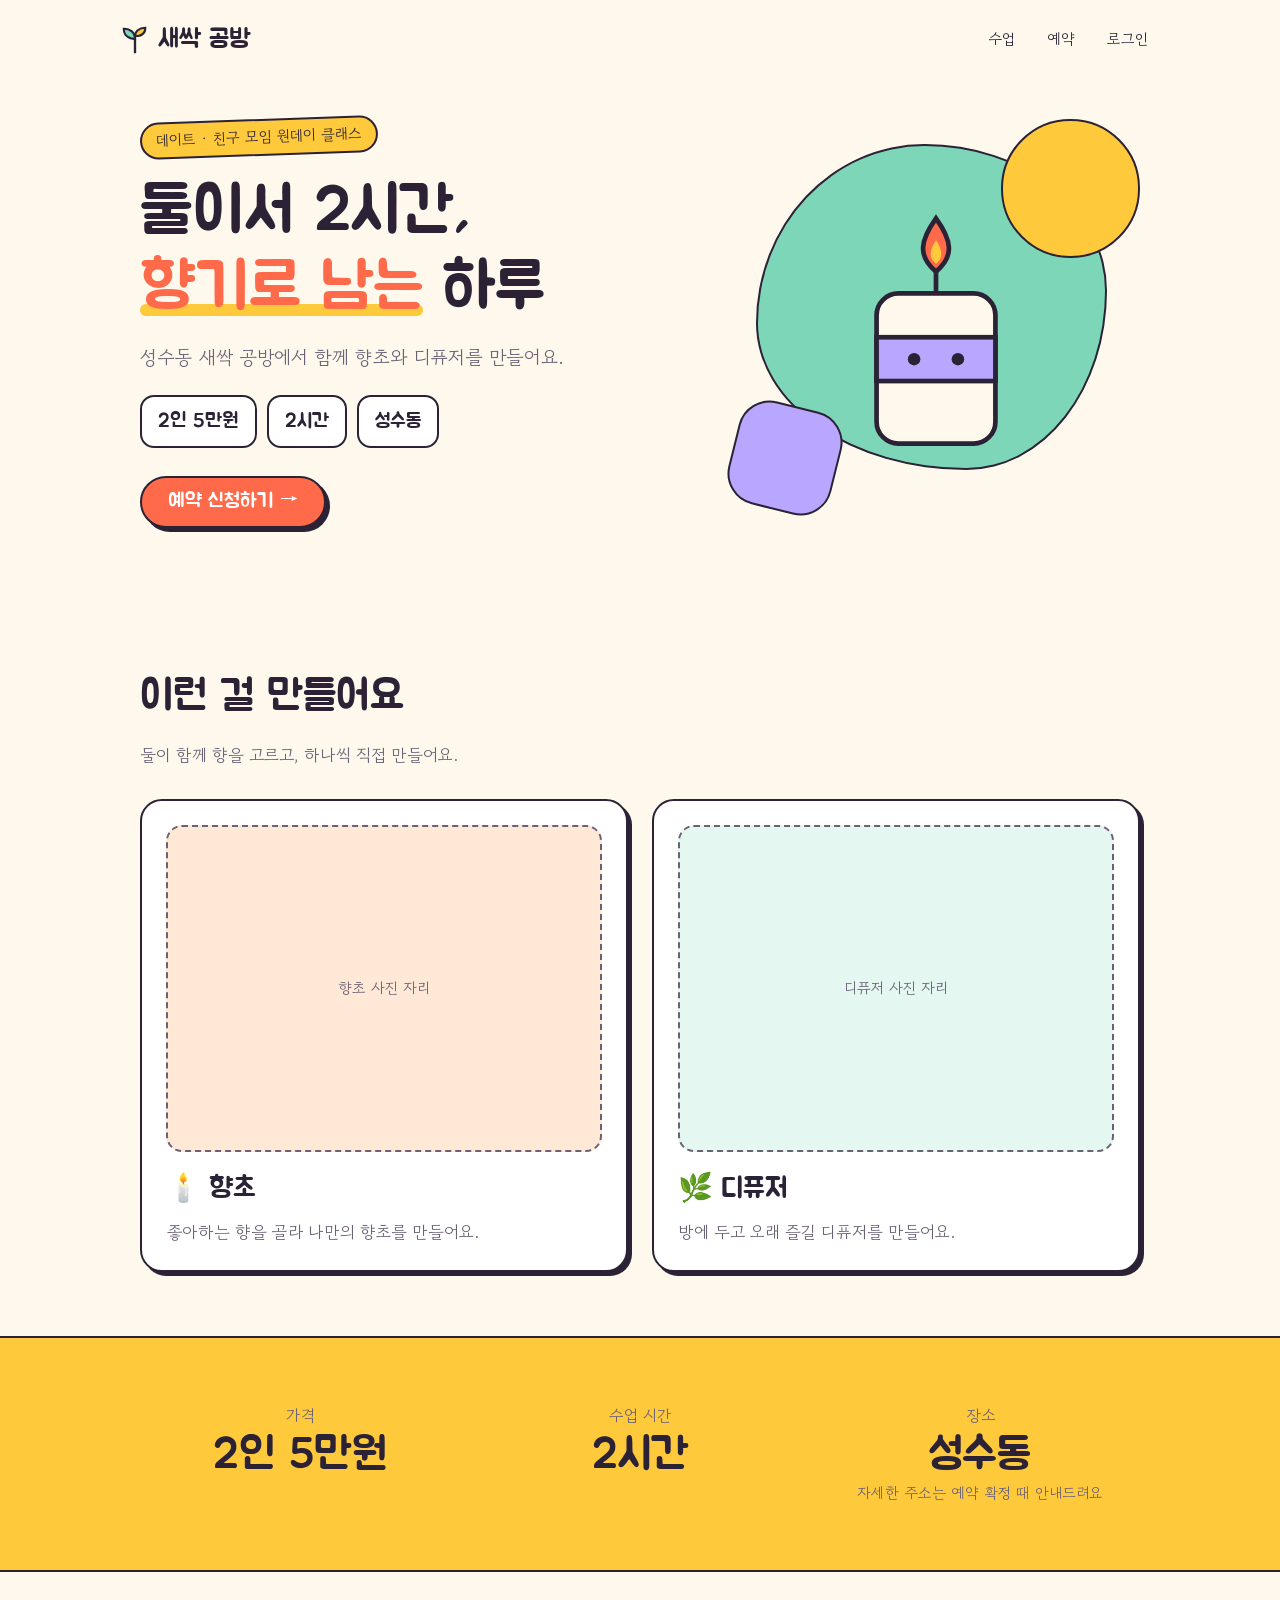
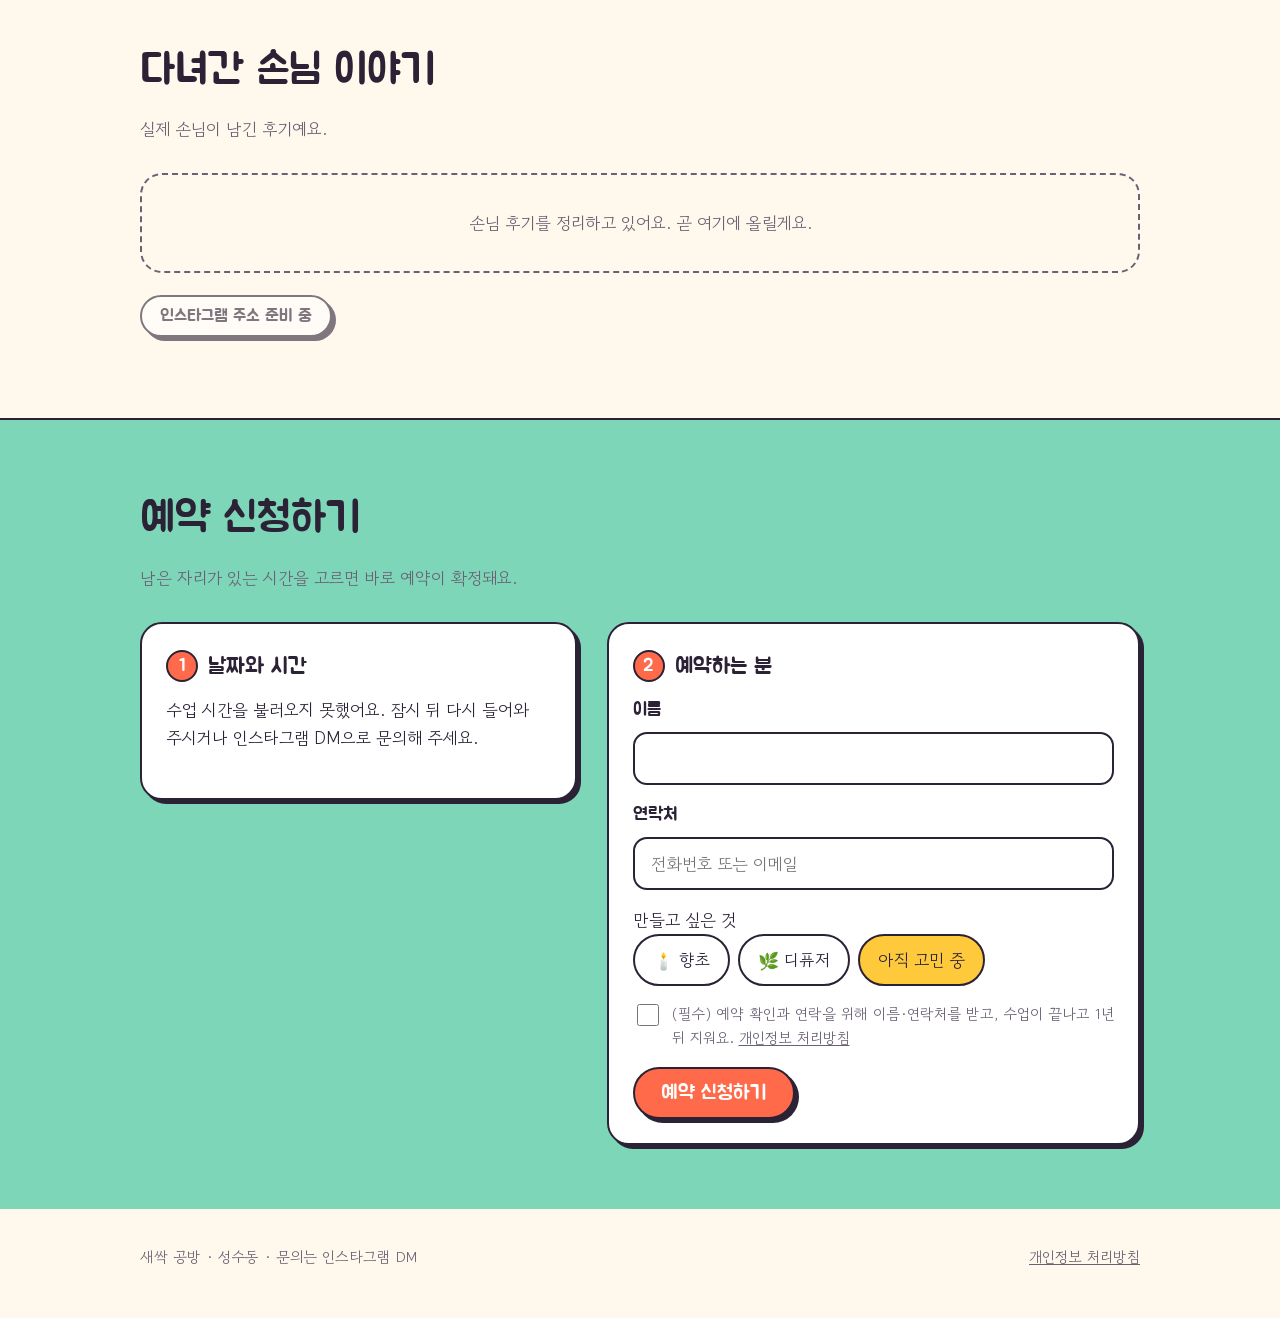
==== index.html @ 2eceacfa "새싹 공방 사이트: 메인·예약 달력·관리자·회원가입 만들기 Co-Authored-By: Claude Opus 5.5 <noreply@anthropic.com>" ====
<!doctype html>
<html lang="ko">
<head>
<meta charset="utf-8">
<meta name="viewport" content="width=device-width, initial-scale=1">
<title>새싹 공방 · 향초·디퓨저 원데이 클래스</title>
<meta name="description" content="성수동 새싹 공방. 데이트·친구 모임으로 함께 향초와 디퓨저를 만드는 2시간 원데이 클래스. 2인 5만원.">
<link rel="preconnect" href="https://fonts.googleapis.com">
<link rel="preconnect" href="https://fonts.gstatic.com" crossorigin>
<link href="https://fonts.googleapis.com/css2?family=Gowun+Dodum&family=Jua&display=swap" rel="stylesheet">
<link rel="stylesheet" href="style.css">
</head>
<body>

<header class="wrap top">
  <a class="logo" href="/">
    <svg class="sprout" viewBox="0 0 32 32" aria-hidden="true"><path d="M16 30V15" stroke="#2B2235" stroke-width="2.5" stroke-linecap="round"/><path d="M16 16C16 9 11 5 4 5c0 7 5 11 12 11Z" fill="#7ED6B8" stroke="#2B2235" stroke-width="2.2"/><path d="M16 13c0-5 4-9 11-9 0 6-4 9-11 9Z" fill="#FFC93C" stroke="#2B2235" stroke-width="2.2"/></svg>
    새싹 공방
  </a>
  <nav>
    <a href="#make">수업</a>
    <a href="#book">예약</a>
    <a href="/login.html" id="navLogin">로그인</a>
  </nav>
</header>

<main>
  <!-- 1. 첫 화면 -->
  <section class="hero">
    <div class="wrap hero-grid">
      <div>
        <span class="eyebrow">데이트 · 친구 모임 원데이 클래스</span>
        <h1>둘이서 2시간,<br><em>향기로 남는</em> 하루</h1>
        <p class="lead">성수동 새싹 공방에서 함께 향초와 디퓨저를 만들어요.</p>
        <ul class="chips">
          <li><b>2인 5만원</b></li>
          <li><b>2시간</b></li>
          <li><b>성수동</b></li>
        </ul>
        <a class="btn wide-m" href="#book">예약 신청하기 →</a>
      </div>
      <div class="hero-art" aria-hidden="true">
        <div class="blob a"></div><div class="blob b"></div><div class="blob c"></div>
        <svg class="candle" viewBox="0 0 120 160">
          <path d="M60 8c10 14 12 24 0 34-12-10-10-20 0-34Z" fill="#FF6B4A" stroke="#2B2235" stroke-width="3"/>
          <path d="M60 22c4 6 5 11 0 15-5-4-4-9 0-15Z" fill="#FFC93C"/>
          <line x1="60" y1="42" x2="60" y2="58" stroke="#2B2235" stroke-width="3"/>
          <rect x="22" y="56" width="76" height="96" rx="14" fill="#FFF8EC" stroke="#2B2235" stroke-width="3"/>
          <rect x="22" y="84" width="76" height="28" fill="#B9A6FF" stroke="#2B2235" stroke-width="3"/>
          <circle cx="46" cy="98" r="4" fill="#2B2235"/><circle cx="74" cy="98" r="4" fill="#2B2235"/>
        </svg>
      </div>
    </div>
  </section>

  <!-- 2. 만드는 것 -->
  <section id="make">
    <div class="wrap">
      <h2 class="sec-title">이런 걸 만들어요</h2>
      <p class="sec-sub">둘이 함께 향을 고르고, 하나씩 직접 만들어요.</p>
      <div class="make">
        <article class="card">
          <div class="photo" data-photo="candle">향초 사진 자리</div>
          <h3>🕯️ 향초</h3>
          <p>좋아하는 향을 골라 나만의 향초를 만들어요.</p>
        </article>
        <article class="card">
          <div class="photo" data-photo="diffuser">디퓨저 사진 자리</div>
          <h3>🌿 디퓨저</h3>
          <p>방에 두고 오래 즐길 디퓨저를 만들어요.</p>
        </article>
      </div>
    </div>
  </section>

  <!-- 3. 가격·시간 -->
  <section class="price">
    <div class="wrap facts">
      <div class="fact"><div class="k">가격</div><div class="v">2인 5만원</div></div>
      <div class="fact"><div class="k">수업 시간</div><div class="v">2시간</div></div>
      <div class="fact"><div class="k">장소</div><div class="v">성수동</div><div class="n">자세한 주소는 예약 확정 때 안내드려요</div></div>
    </div>
  </section>

  <!-- 4. 후기 -->
  <section id="reviews">
    <div class="wrap">
      <h2 class="sec-title">다녀간 손님 이야기</h2>
      <p class="sec-sub">실제 손님이 남긴 후기예요.</p>
      <div class="reviews" id="reviewList"></div>
      <p style="margin-top:22px"><a class="btn ghost small" id="instaLink" href="#" target="_blank" rel="noopener">인스타그램에서 수업 사진 보기</a></p>
    </div>
  </section>

  <!-- 5. 예약 -->
  <section class="book" id="book">
    <div class="wrap">
      <h2 class="sec-title">예약 신청하기</h2>
      <p class="sec-sub">남은 자리가 있는 시간을 고르면 바로 예약이 확정돼요.</p>
      <div class="book-grid">
        <div class="card">
          <p class="step"><span>1</span>날짜와 시간</p>
          <div id="slotLoading">수업 시간을 불러오고 있어요…</div>
          <div id="slotEmpty" hidden>지금은 열린 수업 시간이 없어요. 인스타그램 DM으로 문의해 주세요.</div>
          <div class="days" id="days" role="group" aria-label="날짜 고르기"></div>
          <div class="times" id="times" role="group" aria-label="시간 고르기"></div>
          <p class="picked" id="picked" hidden></p>
        </div>

        <form class="card" id="bookForm" novalidate>
          <p class="step"><span>2</span>예약하는 분</p>
          <div class="field">
            <label class="lbl" for="name">이름</label>
            <input type="text" id="name" name="name" maxlength="50" autocomplete="name" required>
          </div>
          <div class="field">
            <label class="lbl" for="contact">연락처</label>
            <input type="text" id="contact" name="contact" maxlength="100" placeholder="전화번호 또는 이메일" autocomplete="tel" required>
          </div>
          <div class="field">
            <span class="lbl">만들고 싶은 것</span>
            <div class="choices">
              <label><input type="radio" name="item" value="향초"><span>🕯️ 향초</span></label>
              <label><input type="radio" name="item" value="디퓨저"><span>🌿 디퓨저</span></label>
              <label><input type="radio" name="item" value="아직 고민 중" checked><span>아직 고민 중</span></label>
            </div>
          </div>
          <div class="trap" aria-hidden="true">
            <label for="website">웹사이트</label>
            <input type="text" id="website" name="website" tabindex="-1" autocomplete="off">
          </div>
          <div class="field">
            <label class="consent">
              <input type="checkbox" id="consent">
              <span>(필수) 예약 확인과 연락을 위해 이름·연락처를 받고, 수업이 끝나고 1년 뒤 지워요. <a href="/privacy.html">개인정보 처리방침</a></span>
            </label>
          </div>
          <button class="btn wide-m" type="submit" id="submitBtn">예약 신청하기</button>
          <div class="msg" id="formMsg" hidden role="status"></div>
        </form>
      </div>
    </div>
  </section>
</main>

<footer>
  <div class="wrap">
    <span>새싹 공방 · 성수동 · 문의는 인스타그램 DM</span>
    <span><a href="/privacy.html">개인정보 처리방침</a></span>
  </div>
</footer>

<script>
// ▼ 사장님이 채울 곳 — 실제 내용만 넣어요 (지어내지 않기)
const SITE = {
  instagram: '',          // 예: 'https://instagram.com/공방아이디'
  photos: { candle: '', diffuser: '' },   // 예: '/images/candle.jpg'
  reviews: [
    // { text: '손님이 남긴 후기 원문', who: '인스타 DM · 2026년 10월' },
  ],
};

// 인스타 링크
const insta = document.getElementById('instaLink');
if (SITE.instagram) insta.href = SITE.instagram;
else { insta.textContent = '인스타그램 주소 준비 중'; insta.removeAttribute('href'); insta.style.opacity = .6; }

// 사진
document.querySelectorAll('[data-photo]').forEach((el) => {
  const src = SITE.photos[el.dataset.photo];
  if (src) { el.textContent = ''; const img = new Image(); img.src = src; img.alt = el.dataset.photo === 'candle' ? '새싹 공방에서 만든 향초' : '새싹 공방에서 만든 디퓨저'; el.appendChild(img); }
});

// 후기
const list = document.getElementById('reviewList');
if (SITE.reviews.length) {
  SITE.reviews.forEach((r) => {
    const a = document.createElement('article'); a.className = 'card review';
    const p = document.createElement('p'); p.textContent = '“' + r.text + '”';
    const w = document.createElement('div'); w.className = 'who'; w.textContent = r.who || '';
    a.append(p, w); list.appendChild(a);
  });
} else {
  list.innerHTML = '<div class="empty" style="grid-column:1/-1">손님 후기를 정리하고 있어요. 곧 여기에 올릴게요.</div>';
}

// 로그인 상태면 메뉴 바꾸기
try { if (sessionStorage.getItem('sb_token')) { const n = document.getElementById('navLogin'); n.textContent = '내 공간'; n.href = '/members.html'; } } catch {}

// ── 예약 달력 ──
const TZ = 'Asia/Seoul';
const fmtDay = new Intl.DateTimeFormat('ko-KR', { timeZone: TZ, month: 'numeric', day: 'numeric', weekday: 'short' });
const fmtKey = new Intl.DateTimeFormat('en-CA', { timeZone: TZ, year: 'numeric', month: '2-digit', day: '2-digit' });
const fmtTime = new Intl.DateTimeFormat('ko-KR', { timeZone: TZ, hour: 'numeric', minute: '2-digit' });
const fmtFull = new Intl.DateTimeFormat('ko-KR', { timeZone: TZ, month: 'long', day: 'numeric', weekday: 'short', hour: 'numeric', minute: '2-digit' });
let groups = new Map(); let chosen = null;

async function loadSlots() {
  const loading = document.getElementById('slotLoading'), empty = document.getElementById('slotEmpty');
  try {
    const r = await fetch('/api/slots', { cache: 'no-store' });
    const d = await r.json();
    if (!r.ok) throw new Error(d.error || '');
    groups = new Map();
    (d.slots || []).forEach((s) => {
      const k = fmtKey.format(new Date(s.starts_at));
      if (!groups.has(k)) groups.set(k, []);
      groups.get(k).push(s);
    });
    loading.hidden = true;
    if (!groups.size) { empty.hidden = false; return; }
    empty.hidden = true; renderDays();
  } catch (e) {
    loading.textContent = '수업 시간을 불러오지 못했어요. 잠시 뒤 다시 들어와 주시거나 인스타그램 DM으로 문의해 주세요.';
  }
}

function renderDays(activeKey) {
  const days = document.getElementById('days'); days.innerHTML = '';
  const keys = [...groups.keys()];
  const active = activeKey && groups.has(activeKey) ? activeKey : keys.find((k) => groups.get(k).some((s) => s.remaining > 0)) || keys[0];
  keys.forEach((k) => {
    const first = new Date(groups.get(k)[0].starts_at);
    const parts = fmtDay.formatToParts(first);
    const md = parts.filter((p) => p.type === 'month' || p.type === 'day').map((p) => p.value).join('/');
    const wd = parts.find((p) => p.type === 'weekday').value;
    const b = document.createElement('button'); b.type = 'button'; b.className = 'day';
    b.setAttribute('aria-pressed', k === active ? 'true' : 'false');
    b.innerHTML = `${wd}<b>${md}</b>`;
    b.onclick = () => renderDays(k);
    days.appendChild(b);
  });
  renderTimes(active);
}

function renderTimes(key) {
  const times = document.getElementById('times'); times.innerHTML = '';
  groups.get(key).forEach((s) => {
    const b = document.createElement('button'); b.type = 'button'; b.className = 'time';
    const full = s.remaining <= 0;
    b.disabled = full;
    b.setAttribute('aria-pressed', chosen && chosen.id === s.id ? 'true' : 'false');
    b.innerHTML = `${fmtTime.format(new Date(s.starts_at))}<small>${full ? '마감' : '남은 자리 ' + s.remaining + '팀'}</small>`;
    if (full) b.style.opacity = .45;
    b.onclick = () => { chosen = s; renderTimes(key); showPicked(); };
    times.appendChild(b);
  });
}

function showPicked() {
  const p = document.getElementById('picked');
  p.hidden = !chosen;
  if (chosen) p.innerHTML = `고른 시간: <b>${fmtFull.format(new Date(chosen.starts_at))}</b>`;
}

// ── 예약 신청 ──
const form = document.getElementById('bookForm');
const msg = document.getElementById('formMsg');
function say(text, ok) { msg.hidden = false; msg.className = 'msg ' + (ok ? 'ok' : 'err'); msg.textContent = text; }

form.addEventListener('submit', async (e) => {
  e.preventDefault();
  const name = form.name.value.trim(), contact = form.contact.value.trim();
  const consent = document.getElementById('consent').checked;
  if (!chosen) return say('먼저 왼쪽에서 날짜와 시간을 골라 주세요.');
  if (!name || !contact) return say('이름과 연락처를 적어 주세요.');
  if (!consent) return say('개인정보 수집·이용에 동의해 주세요.');
  const btn = document.getElementById('submitBtn'); btn.disabled = true; btn.textContent = '보내는 중…';
  try {
    const r = await fetch('/api/inquiry', {
      method: 'POST', headers: { 'Content-Type': 'application/json' },
      body: JSON.stringify({ slot_id: chosen.id, name, contact, message: form.item.value, consent, website: form.website.value }),
    });
    const d = await r.json().catch(() => ({}));
    if (!r.ok) {
      say(d.error || '보내지 못했어요. 잠시 뒤 다시 시도해 주세요.');
      if (r.status === 409) { chosen = null; showPicked(); loadSlots(); }
      return;
    }
    const when = d.starts_at ? fmtFull.format(new Date(d.starts_at)) : '';
    say(`예약이 확정됐어요! ${when} 에 만나요. 자세한 안내는 남겨 주신 연락처로 드릴게요.`, true);
    form.reset(); chosen = null; showPicked(); loadSlots();
  } catch {
    say('보내지 못했어요. 인터넷 연결을 확인하고 다시 시도해 주세요.');
  } finally {
    btn.disabled = false; btn.textContent = '예약 신청하기';
  }
});

loadSlots();
</script>
</body>
</html>
---- style.css ----
/* 새싹 공방 — 발랄한 분위기 공통 스타일 */
:root {
  --cream: #FFF8EC;
  --paper: #FFFFFF;
  --ink: #2B2235;
  --ink-soft: #6B6175;
  --coral: #FF6B4A;
  --coral-dark: #E2502F;
  --sunny: #FFC93C;
  --mint: #7ED6B8;
  --lilac: #B9A6FF;
  --line: #2B2235;
  --radius: 22px;
  --shadow: 4px 4px 0 var(--line);
}
* { box-sizing: border-box; }
[hidden] { display: none !important; }
html { scroll-behavior: smooth; }
body {
  margin: 0;
  background: var(--cream);
  color: var(--ink);
  font-family: 'Gowun Dodum', 'Noto Sans KR', system-ui, sans-serif;
  font-size: 17px;
  line-height: 1.65;
  word-break: keep-all;
}
h1, h2, h3, .logo, .btn { font-family: 'Jua', 'Gowun Dodum', sans-serif; font-weight: 400; }
a { color: inherit; }
.wrap { max-width: 1040px; margin: 0 auto; padding: 0 20px; }

/* 상단 */
.top { display: flex; align-items: center; justify-content: space-between; padding: 18px 0; }
.logo { font-size: 26px; text-decoration: none; display: flex; align-items: center; gap: 8px; }
.logo .sprout { display: inline-block; width: 30px; height: 30px; }
.top nav { display: flex; gap: 8px; align-items: center; }
.top nav a { text-decoration: none; padding: 6px 12px; border-radius: 999px; font-size: 15px; }
.top nav a:hover { background: var(--paper); }

/* 버튼 */
.btn {
  display: inline-flex; align-items: center; justify-content: center; gap: 8px;
  min-height: 52px; padding: 0 26px; border-radius: 999px;
  background: var(--coral); color: #fff; font-size: 20px; text-decoration: none;
  border: 2.5px solid var(--line); box-shadow: var(--shadow); cursor: pointer;
  transition: transform .12s, box-shadow .12s;
}
.btn:hover { transform: translate(-2px, -2px); box-shadow: 6px 6px 0 var(--line); }
.btn:active { transform: translate(2px, 2px); box-shadow: 1px 1px 0 var(--line); }
.btn:disabled { opacity: .6; cursor: wait; transform: none; }
.btn.ghost { background: var(--paper); color: var(--ink); }
.btn.small { min-height: 42px; font-size: 17px; padding: 0 18px; }

/* 첫 화면 */
.hero { position: relative; padding: 40px 0 70px; overflow: hidden; }
.hero-grid { display: grid; grid-template-columns: 1.15fr .85fr; gap: 40px; align-items: center; }
.eyebrow { display: inline-block; background: var(--sunny); border: 2px solid var(--line); border-radius: 999px; padding: 4px 14px; font-size: 15px; transform: rotate(-2deg); }
.hero h1 { font-size: clamp(38px, 6.4vw, 64px); line-height: 1.2; margin: 18px 0 14px; }
.hero h1 em { font-style: normal; color: var(--coral); position: relative; }
.hero h1 em::after { content: ''; position: absolute; left: 0; right: 0; bottom: 4px; height: 12px; background: var(--sunny); z-index: -1; border-radius: 6px; }
.hero p.lead { font-size: 19px; color: var(--ink-soft); margin: 0 0 22px; }
.chips { display: flex; flex-wrap: wrap; gap: 10px; margin: 0 0 28px; padding: 0; list-style: none; }
.chips li { background: var(--paper); border: 2px solid var(--line); border-radius: 14px; padding: 8px 16px; font-size: 17px; }
.chips li b { font-family: 'Jua', sans-serif; font-weight: 400; font-size: 20px; }
.hero-art { position: relative; aspect-ratio: 1; }
.blob { position: absolute; border: 2.5px solid var(--line); }
.blob.a { inset: 6% 8% 14% 6%; background: var(--mint); border-radius: 48% 52% 40% 60% / 55% 45% 55% 45%; }
.blob.b { width: 34%; height: 34%; right: 0; top: 0; background: var(--sunny); border-radius: 50%; }
.blob.c { width: 26%; height: 26%; left: 0; bottom: 4%; background: var(--lilac); border-radius: 30%; transform: rotate(14deg); }
.candle { position: absolute; left: 50%; top: 52%; transform: translate(-50%, -50%); width: 46%; }

/* 섹션 공통 */
section { padding: 64px 0; }
.sec-title { font-size: clamp(30px, 4.5vw, 42px); margin: 0 0 10px; }
.sec-sub { color: var(--ink-soft); margin: 0 0 30px; }
.card { background: var(--paper); border: 2.5px solid var(--line); border-radius: var(--radius); box-shadow: var(--shadow); padding: 24px; }

/* 만드는 것 */
.make { display: grid; grid-template-columns: 1fr 1fr; gap: 24px; }
.make .card h3 { font-size: 28px; margin: 14px 0 6px; }
.make .card p { margin: 0; color: var(--ink-soft); }
.photo { aspect-ratio: 4 / 3; border-radius: 16px; border: 2px dashed var(--ink-soft); display: grid; place-items: center; color: var(--ink-soft); font-size: 15px; background: var(--cream); overflow: hidden; }
.photo img { width: 100%; height: 100%; object-fit: cover; }
.make .card:nth-child(1) .photo { background: #FFE9D6; }
.make .card:nth-child(2) .photo { background: #E4F7F0; }

/* 가격·시간 */
.price { background: var(--sunny); border-top: 2.5px solid var(--line); border-bottom: 2.5px solid var(--line); }
.facts { display: grid; grid-template-columns: repeat(3, 1fr); gap: 20px; }
.fact { text-align: center; }
.fact .k { font-size: 16px; color: var(--ink-soft); }
.fact .v { font-family: 'Jua', sans-serif; font-size: clamp(30px, 5vw, 44px); line-height: 1.2; }
.fact .n { font-size: 15px; color: var(--ink-soft); }

/* 후기 */
.reviews { display: grid; grid-template-columns: repeat(auto-fill, minmax(260px, 1fr)); gap: 20px; }
.review { position: relative; }
.review p { margin: 0 0 10px; }
.review .who { font-size: 15px; color: var(--ink-soft); }
.empty { color: var(--ink-soft); text-align: center; padding: 34px 20px; border: 2px dashed var(--ink-soft); border-radius: var(--radius); }

/* 오시는 길 */
.visit { display: grid; grid-template-columns: 1fr 1fr; gap: 24px; align-items: center; }
.visit dl { margin: 0; display: grid; grid-template-columns: auto 1fr; gap: 10px 18px; }
.visit dt { font-family: 'Jua', sans-serif; }
.visit dd { margin: 0; }

/* 예약 */
.book { background: var(--mint); border-top: 2.5px solid var(--line); }
.book-grid { display: grid; grid-template-columns: .9fr 1.1fr; gap: 30px; align-items: start; }
.step { font-family: 'Jua', sans-serif; font-size: 22px; margin: 0 0 12px; display: flex; gap: 10px; align-items: center; }
.step span { width: 32px; height: 32px; border-radius: 50%; background: var(--coral); color: #fff; display: grid; place-items: center; border: 2px solid var(--line); font-size: 18px; }
.days { display: flex; gap: 8px; overflow-x: auto; padding: 4px 4px 12px; margin: 0 -4px; }
.day { flex: 0 0 auto; min-width: 70px; padding: 8px 10px; text-align: center; border-radius: 16px; border: 2px solid var(--line); background: var(--paper); cursor: pointer; font-family: inherit; font-size: 15px; color: var(--ink); }
.day b { display: block; font-family: 'Jua', sans-serif; font-weight: 400; font-size: 22px; }
.day[aria-pressed="true"] { background: var(--ink); color: #fff; }
.times { display: flex; flex-wrap: wrap; gap: 8px; margin-top: 6px; }
.time { min-height: 46px; padding: 0 16px; border-radius: 999px; border: 2px solid var(--line); background: var(--paper); cursor: pointer; font-family: inherit; font-size: 16px; color: var(--ink); }
.time small { color: var(--ink-soft); margin-left: 4px; }
.time[aria-pressed="true"] { background: var(--coral); color: #fff; }
.time[aria-pressed="true"] small { color: #fff; }
.picked { margin-top: 14px; font-size: 16px; }

form .field { margin-bottom: 16px; }
form label.lbl { display: block; font-family: 'Jua', sans-serif; font-size: 18px; margin-bottom: 6px; }
input[type=text], input[type=tel], input[type=email], input[type=password], input[type=datetime-local], input[type=number], select, textarea {
  width: 100%; min-height: 52px; padding: 12px 16px; font-size: 17px; font-family: inherit; color: var(--ink);
  border: 2px solid var(--line); border-radius: 14px; background: #fff;
}
input:focus, select:focus, textarea:focus, button:focus-visible { outline: 3px solid var(--sunny); outline-offset: 2px; }
.choices { display: flex; flex-wrap: wrap; gap: 8px; }
.choices label { cursor: pointer; }
.choices input { position: absolute; opacity: 0; pointer-events: none; }
.choices span { display: inline-block; padding: 10px 18px; border-radius: 999px; border: 2px solid var(--line); background: #fff; }
.choices input:checked + span { background: var(--sunny); }
.choices input:focus-visible + span { outline: 3px solid var(--sunny); outline-offset: 2px; }
.consent { display: flex; gap: 10px; align-items: flex-start; font-size: 15px; color: var(--ink-soft); }
.consent input { width: 22px; height: 22px; margin-top: 2px; accent-color: var(--coral); flex: 0 0 auto; }
.trap { position: absolute; left: -9999px; width: 1px; height: 1px; overflow: hidden; }
.msg { margin-top: 14px; padding: 14px 16px; border-radius: 14px; border: 2px solid var(--line); background: #fff; }
.msg.err { background: #FFE3DC; }
.msg.ok { background: #FFF3C4; }

/* 아래 */
footer { padding: 36px 0 48px; font-size: 15px; color: var(--ink-soft); }
footer .wrap { display: flex; flex-wrap: wrap; justify-content: space-between; gap: 12px; }

/* 작은 페이지(로그인 등) */
.narrow { max-width: 460px; margin: 20px auto 60px; }
.narrow h1 { font-size: 34px; margin: 0 0 6px; }
.links { display: flex; justify-content: space-between; flex-wrap: wrap; gap: 10px; margin-top: 18px; font-size: 15px; }

@media (max-width: 760px) {
  body { font-size: 16px; }
  .hero { padding: 16px 0 48px; }
  .hero-grid, .book-grid, .visit, .make { grid-template-columns: 1fr; }
  .hero-art { width: 100%; max-width: 240px; margin: 0 auto; order: -1; }
  .facts { grid-template-columns: 1fr; gap: 14px; }
  section { padding: 48px 0; }
  .btn.wide-m { width: 100%; }
}
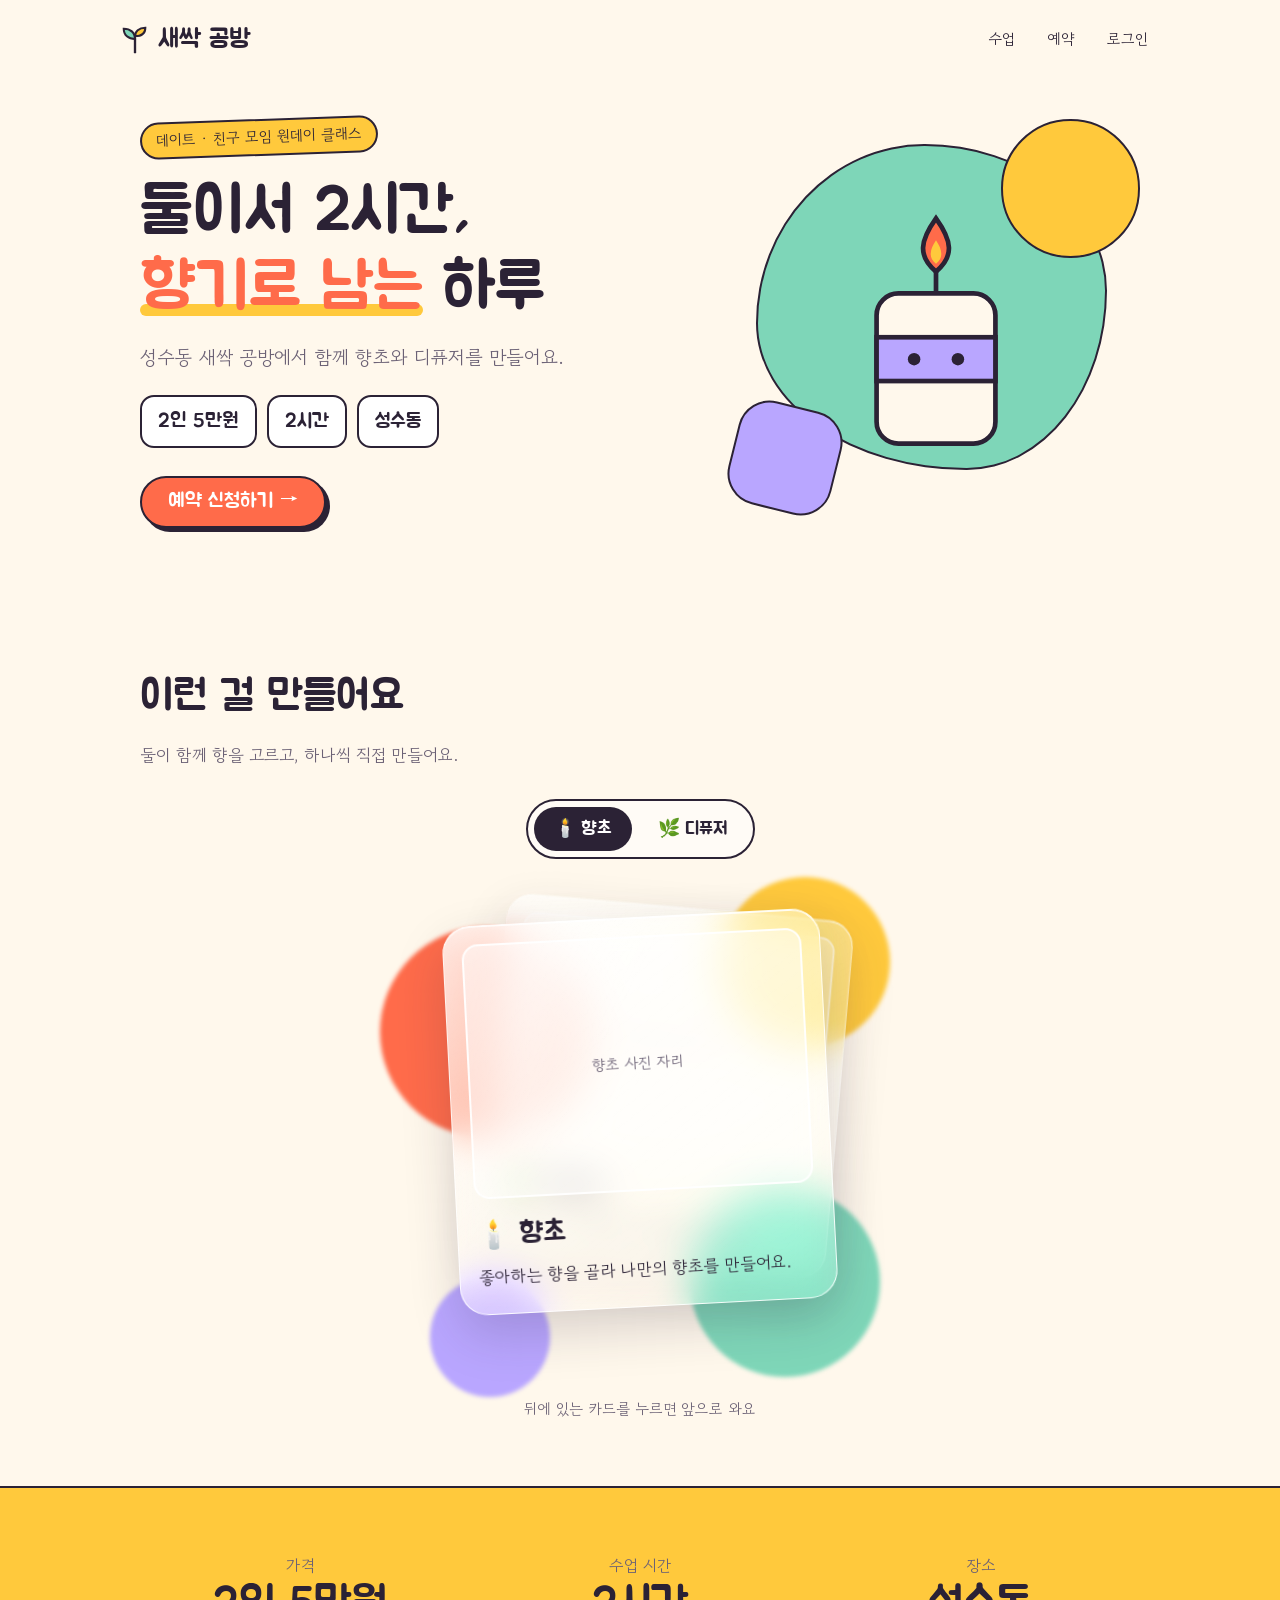
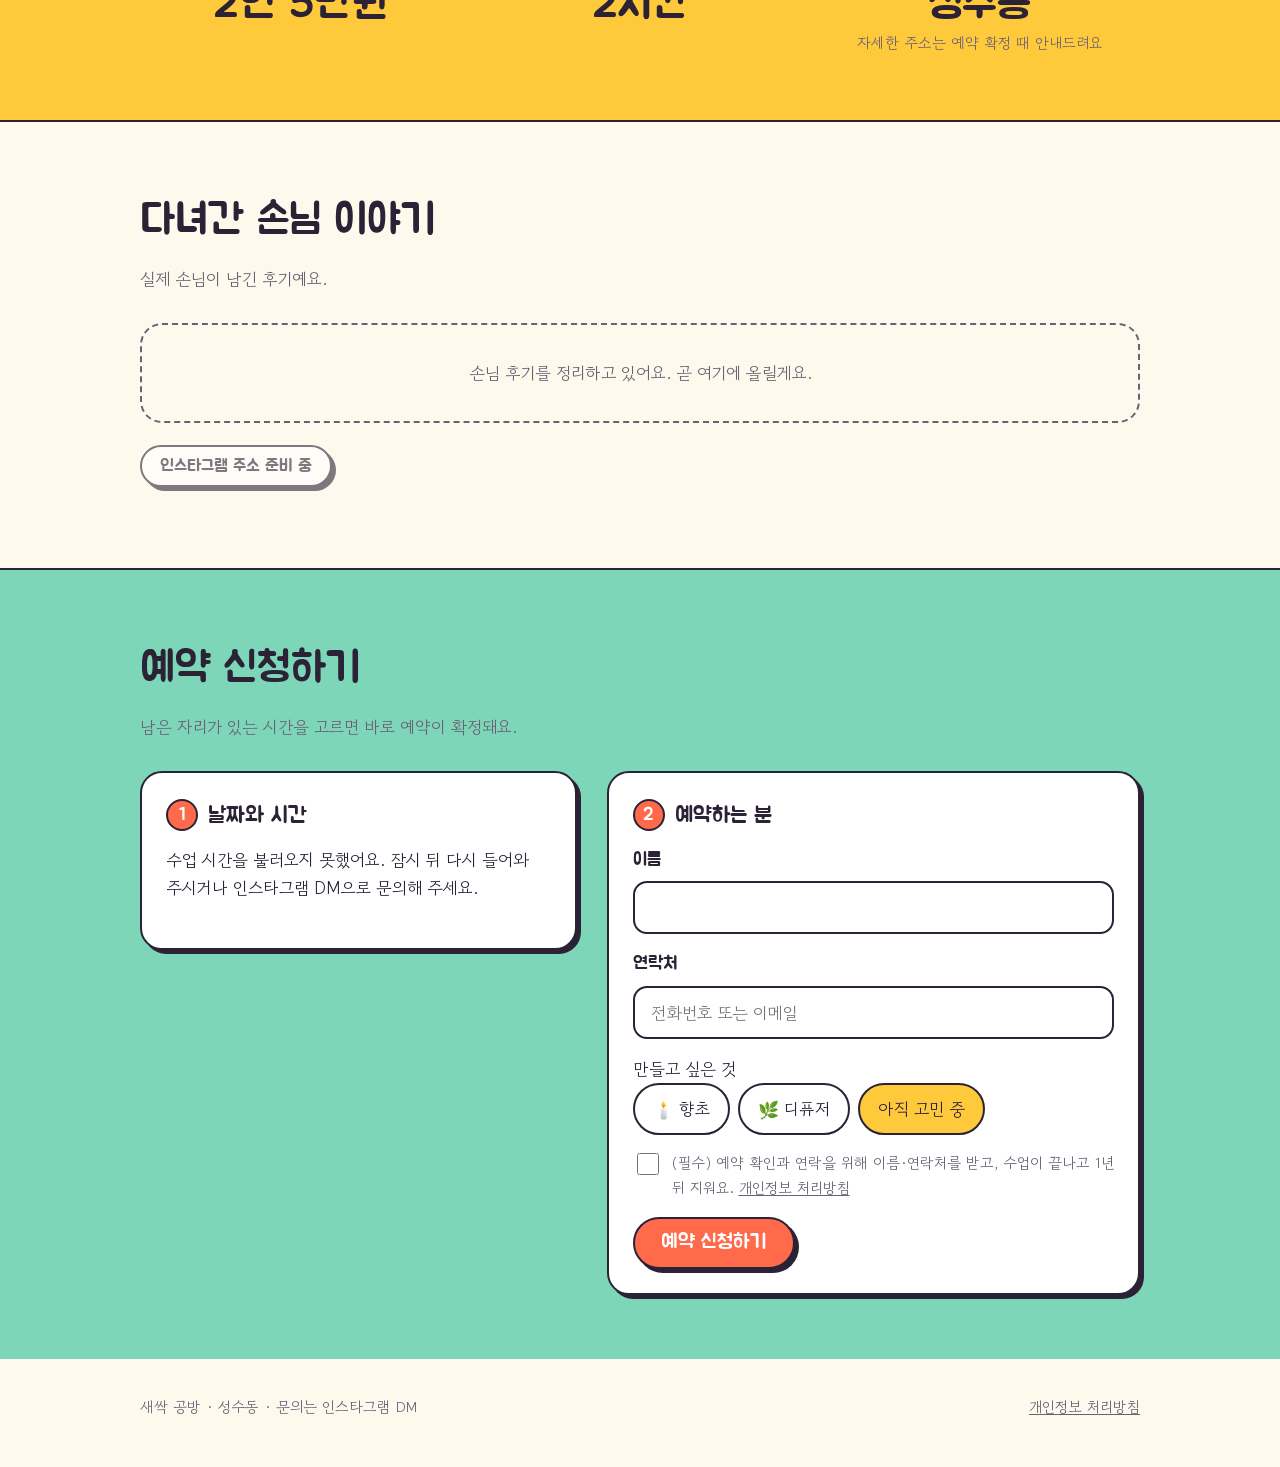
==== commit 292bfbb6: "만드는 것 소개를 유리 카드 겹치기 효과로 바꾸기 Co-Authored-By: Claude Opus 5.5 <noreply@anthropic.com>" ====
--- a/index.html
+++ b/index.html
@@ -58,17 +58,25 @@
     <div class="wrap">
       <h2 class="sec-title">이런 걸 만들어요</h2>
       <p class="sec-sub">둘이 함께 향을 고르고, 하나씩 직접 만들어요.</p>
-      <div class="make">
-        <article class="card">
-          <div class="photo" data-photo="candle">향초 사진 자리</div>
-          <h3>🕯️ 향초</h3>
-          <p>좋아하는 향을 골라 나만의 향초를 만들어요.</p>
-        </article>
-        <article class="card">
-          <div class="photo" data-photo="diffuser">디퓨저 사진 자리</div>
-          <h3>🌿 디퓨저</h3>
-          <p>방에 두고 오래 즐길 디퓨저를 만들어요.</p>
-        </article>
+      <div class="glass-wrap">
+        <div class="glass-tabs" role="tablist" aria-label="만드는 것 고르기">
+          <button type="button" role="tab" data-card="0" aria-selected="true">🕯️ 향초</button>
+          <button type="button" role="tab" data-card="1" aria-selected="false">🌿 디퓨저</button>
+        </div>
+        <div class="glass-stage" id="glassStage">
+          <span class="orb o1"></span><span class="orb o2"></span><span class="orb o3"></span><span class="orb o4"></span>
+          <article class="glass is-front" data-i="0" role="tabpanel" aria-label="향초">
+            <div class="photo" data-photo="candle">향초 사진 자리</div>
+            <h3>🕯️ 향초</h3>
+            <p>좋아하는 향을 골라 나만의 향초를 만들어요.</p>
+          </article>
+          <article class="glass is-back" data-i="1" role="tabpanel" aria-label="디퓨저">
+            <div class="photo" data-photo="diffuser">디퓨저 사진 자리</div>
+            <h3>🌿 디퓨저</h3>
+            <p>방에 두고 오래 즐길 디퓨저를 만들어요.</p>
+          </article>
+        </div>
+        <p class="glass-hint">뒤에 있는 카드를 누르면 앞으로 와요</p>
       </div>
     </div>
   </section>
@@ -170,6 +178,17 @@
   const src = SITE.photos[el.dataset.photo];
   if (src) { el.textContent = ''; const img = new Image(); img.src = src; img.alt = el.dataset.photo === 'candle' ? '새싹 공방에서 만든 향초' : '새싹 공방에서 만든 디퓨저'; el.appendChild(img); }
 });
+
+// 유리 카드 겹치기 — 뒤 카드나 위 버튼을 누르면 앞으로
+const glassCards = [...document.querySelectorAll('.glass')];
+const glassTabs = [...document.querySelectorAll('.glass-tabs button')];
+function showGlass(i) {
+  glassCards.forEach((c) => { const on = Number(c.dataset.i) === i; c.classList.toggle('is-front', on); c.classList.toggle('is-back', !on); c.setAttribute('aria-hidden', on ? 'false' : 'true'); });
+  glassTabs.forEach((t) => t.setAttribute('aria-selected', Number(t.dataset.card) === i ? 'true' : 'false'));
+}
+glassCards.forEach((c) => c.addEventListener('click', () => { if (c.classList.contains('is-back')) showGlass(Number(c.dataset.i)); }));
+glassTabs.forEach((t) => t.addEventListener('click', () => showGlass(Number(t.dataset.card))));
+showGlass(0);
 
 // 후기
 const list = document.getElementById('reviewList');
--- a/style.css
+++ b/style.css
@@ -84,6 +84,38 @@
 .make .card:nth-child(1) .photo { background: #FFE9D6; }
 .make .card:nth-child(2) .photo { background: #E4F7F0; }
 
+/* 유리 카드 겹치기 */
+#make { overflow: hidden; }
+.glass-wrap { display: flex; flex-direction: column; align-items: center; }
+.glass-tabs { display: inline-flex; gap: 6px; padding: 6px; border-radius: 999px; background: rgba(255,255,255,.55); border: 2px solid var(--line); margin-bottom: 28px; }
+.glass-tabs button { min-height: 44px; padding: 0 20px; border-radius: 999px; border: 0; background: transparent; font-family: 'Jua', sans-serif; font-size: 18px; color: var(--ink); cursor: pointer; }
+.glass-tabs button[aria-selected="true"] { background: var(--ink); color: #fff; }
+.glass-stage { position: relative; width: min(100%, 440px); height: 500px; }
+.orb { position: absolute; border-radius: 50%; filter: blur(2px); }
+.orb.o1 { width: 210px; height: 210px; background: var(--coral); left: -40px; top: 40px; }
+.orb.o2 { width: 170px; height: 170px; background: var(--sunny); right: -30px; top: -10px; }
+.orb.o3 { width: 190px; height: 190px; background: var(--mint); right: -20px; bottom: 10px; }
+.orb.o4 { width: 120px; height: 120px; background: var(--lilac); left: 10px; bottom: -10px; }
+.glass {
+  position: absolute; left: 0; right: 0; top: 30px; margin: 0 auto; width: 86%;
+  padding: 18px 18px 22px; border-radius: 28px;
+  background: linear-gradient(145deg, rgba(255,255,255,.62), rgba(255,255,255,.28));
+  -webkit-backdrop-filter: blur(18px) saturate(160%); backdrop-filter: blur(18px) saturate(160%);
+  border: 1.5px solid rgba(255,255,255,.85);
+  box-shadow: 0 20px 50px rgba(43,34,53,.18), inset 0 1px 0 rgba(255,255,255,.9);
+  transition: transform .55s cubic-bezier(.2,.8,.2,1), opacity .4s, filter .4s;
+}
+.glass::before { content: ''; position: absolute; inset: 0; border-radius: inherit; pointer-events: none;
+  background: linear-gradient(120deg, rgba(255,255,255,.55) 0%, rgba(255,255,255,0) 38%); }
+.glass .photo { border-style: solid; border-color: rgba(255,255,255,.9); background: rgba(255,255,255,.45); }
+.glass h3 { font-size: 28px; margin: 14px 0 4px; }
+.glass p { margin: 0; color: var(--ink); }
+.glass.is-front { z-index: 2; transform: rotate(-3deg); }
+.glass.is-back { z-index: 1; transform: translate(26px, -26px) rotate(5deg) scale(.92); opacity: .78; filter: saturate(.8); cursor: pointer; }
+.glass.is-back:hover { transform: translate(34px, -36px) rotate(7deg) scale(.93); opacity: .9; }
+.glass-hint { margin: 10px 0 0; font-size: 15px; color: var(--ink-soft); }
+@media (prefers-reduced-motion: reduce) { .glass { transition: none; } }
+
 /* 가격·시간 */
 .price { background: var(--sunny); border-top: 2.5px solid var(--line); border-bottom: 2.5px solid var(--line); }
 .facts { display: grid; grid-template-columns: repeat(3, 1fr); gap: 20px; }
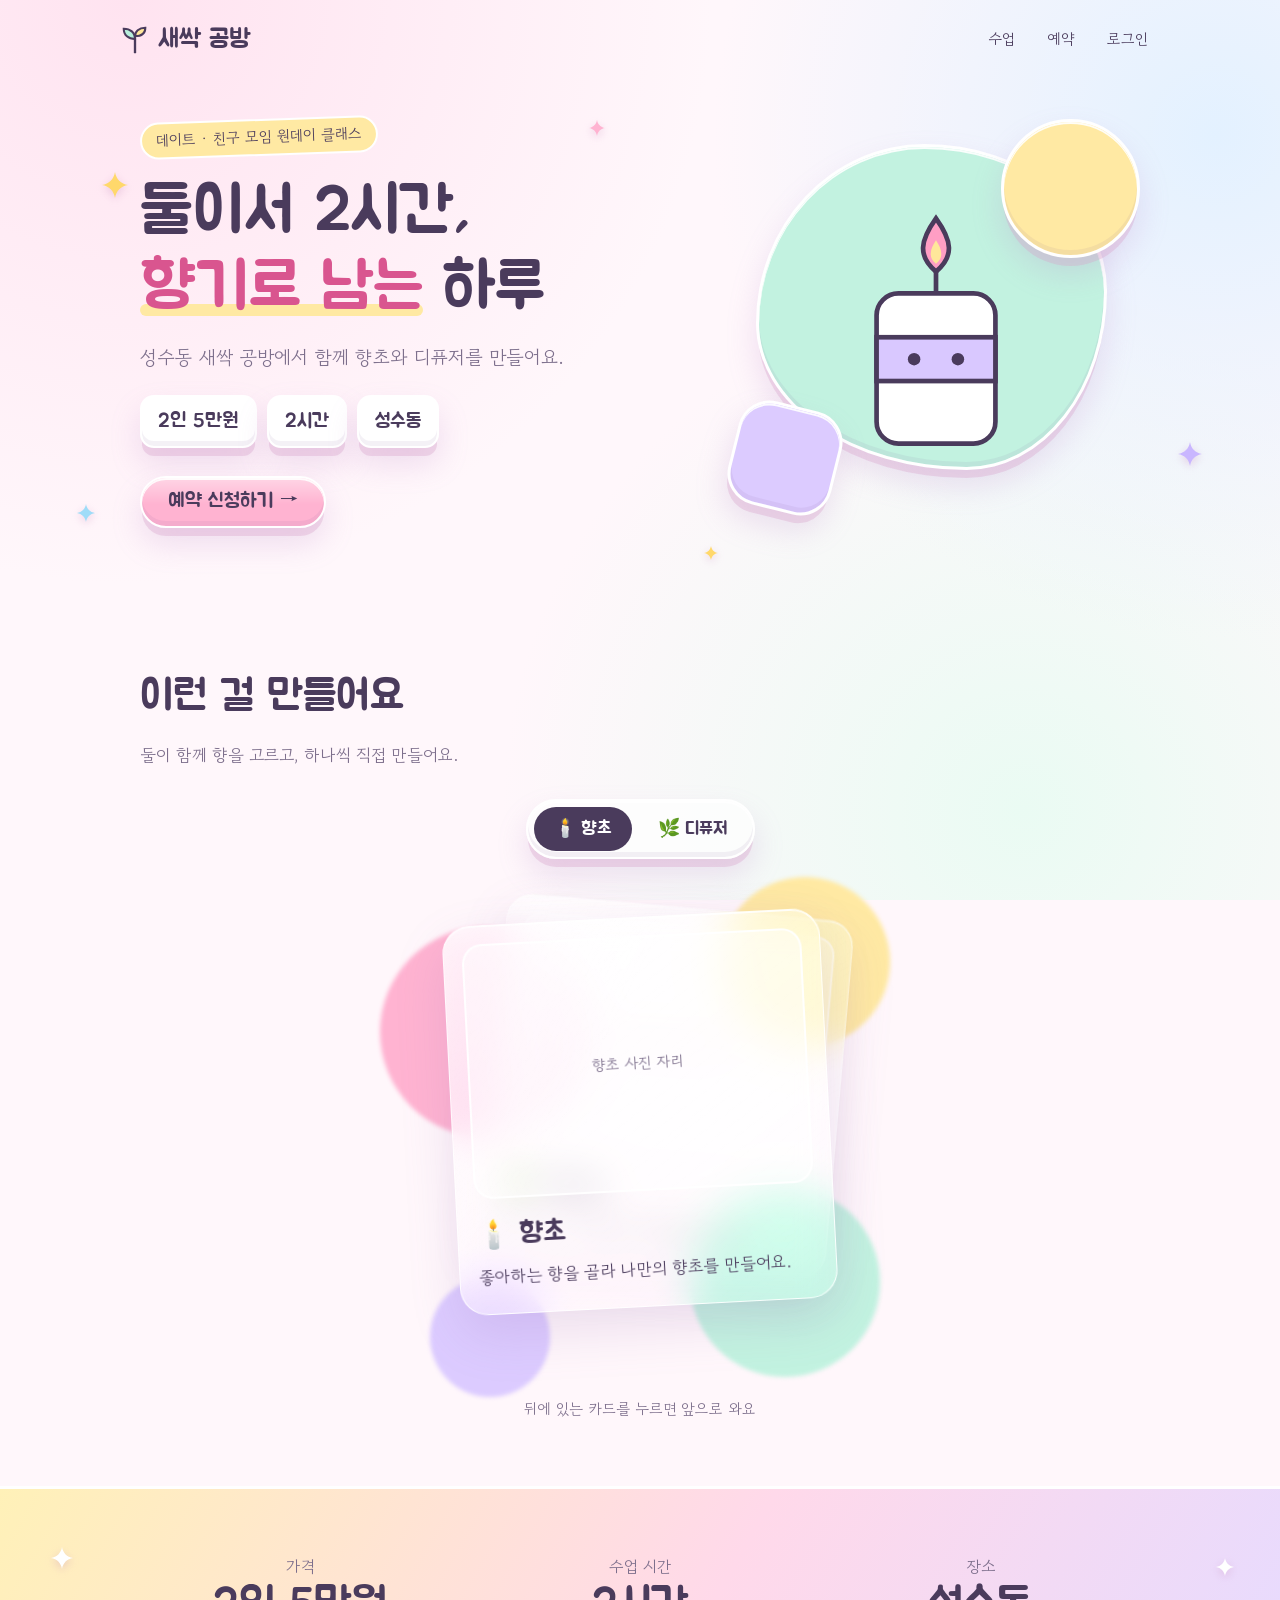
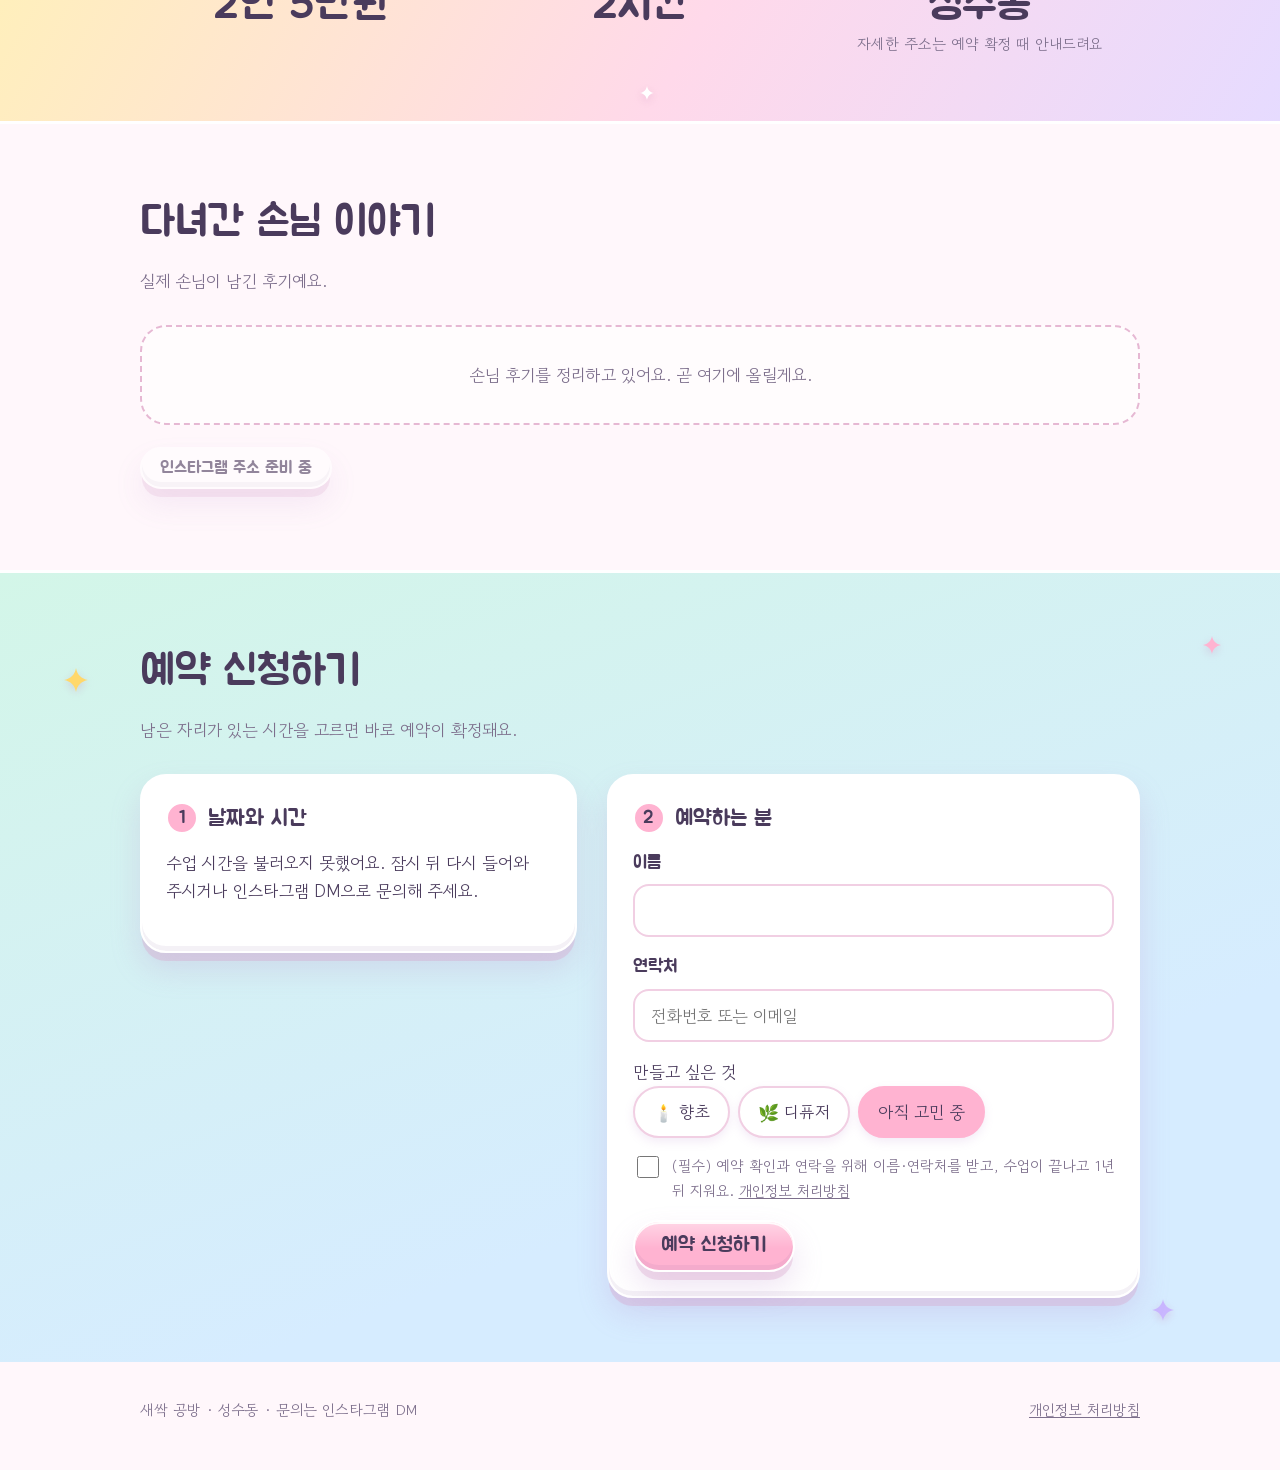
==== commit bf5d7d83: "사이트 전체를 파스텔 사탕색·말랑한 입체 느낌으로 바꾸고 별 장식 더하기 Co-Authored-By: Claude Opus 5.5 <noreply@anthropic.com>" ====
--- a/index.html
+++ b/index.html
@@ -14,7 +14,7 @@
 
 <header class="wrap top">
   <a class="logo" href="/">
-    <svg class="sprout" viewBox="0 0 32 32" aria-hidden="true"><path d="M16 30V15" stroke="#2B2235" stroke-width="2.5" stroke-linecap="round"/><path d="M16 16C16 9 11 5 4 5c0 7 5 11 12 11Z" fill="#7ED6B8" stroke="#2B2235" stroke-width="2.2"/><path d="M16 13c0-5 4-9 11-9 0 6-4 9-11 9Z" fill="#FFC93C" stroke="#2B2235" stroke-width="2.2"/></svg>
+    <svg class="sprout" viewBox="0 0 32 32" aria-hidden="true"><path d="M16 30V15" stroke="#4A3B5C" stroke-width="2.5" stroke-linecap="round"/><path d="M16 16C16 9 11 5 4 5c0 7 5 11 12 11Z" fill="#B8F0DC" stroke="#4A3B5C" stroke-width="2.2"/><path d="M16 13c0-5 4-9 11-9 0 6-4 9-11 9Z" fill="#FFE79A" stroke="#4A3B5C" stroke-width="2.2"/></svg>
     새싹 공방
   </a>
   <nav>
@@ -26,7 +26,7 @@
 
 <main>
   <!-- 1. 첫 화면 -->
-  <section class="hero">
+  <section class="hero" data-sparkles="8%,18%,26,#FFD86B,0;46%,8%,16,#FFB3D1,.6;92%,70%,24,#C9B6FF,1.2;6%,82%,18,#9FDCF8,.4;55%,90%,14,#FFD86B,1.6">
     <div class="wrap hero-grid">
       <div>
         <span class="eyebrow">데이트 · 친구 모임 원데이 클래스</span>
@@ -42,12 +42,12 @@
       <div class="hero-art" aria-hidden="true">
         <div class="blob a"></div><div class="blob b"></div><div class="blob c"></div>
         <svg class="candle" viewBox="0 0 120 160">
-          <path d="M60 8c10 14 12 24 0 34-12-10-10-20 0-34Z" fill="#FF6B4A" stroke="#2B2235" stroke-width="3"/>
-          <path d="M60 22c4 6 5 11 0 15-5-4-4-9 0-15Z" fill="#FFC93C"/>
-          <line x1="60" y1="42" x2="60" y2="58" stroke="#2B2235" stroke-width="3"/>
-          <rect x="22" y="56" width="76" height="96" rx="14" fill="#FFF8EC" stroke="#2B2235" stroke-width="3"/>
-          <rect x="22" y="84" width="76" height="28" fill="#B9A6FF" stroke="#2B2235" stroke-width="3"/>
-          <circle cx="46" cy="98" r="4" fill="#2B2235"/><circle cx="74" cy="98" r="4" fill="#2B2235"/>
+          <path d="M60 8c10 14 12 24 0 34-12-10-10-20 0-34Z" fill="#FF9EC4" stroke="#4A3B5C" stroke-width="3"/>
+          <path d="M60 22c4 6 5 11 0 15-5-4-4-9 0-15Z" fill="#FFE79A"/>
+          <line x1="60" y1="42" x2="60" y2="58" stroke="#4A3B5C" stroke-width="3"/>
+          <rect x="22" y="56" width="76" height="96" rx="14" fill="#FFFFFF" stroke="#4A3B5C" stroke-width="3"/>
+          <rect x="22" y="84" width="76" height="28" fill="#D9C8FF" stroke="#4A3B5C" stroke-width="3"/>
+          <circle cx="46" cy="98" r="4" fill="#4A3B5C"/><circle cx="74" cy="98" r="4" fill="#4A3B5C"/>
         </svg>
       </div>
     </div>
@@ -82,7 +82,7 @@
   </section>
 
   <!-- 3. 가격·시간 -->
-  <section class="price">
+  <section class="price" data-sparkles="4%,25%,22,#FFFFFF,0;95%,30%,18,#FFFFFF,.8;50%,85%,14,#FFFFFF,1.4">
     <div class="wrap facts">
       <div class="fact"><div class="k">가격</div><div class="v">2인 5만원</div></div>
       <div class="fact"><div class="k">수업 시간</div><div class="v">2시간</div></div>
@@ -101,7 +101,7 @@
   </section>
 
   <!-- 5. 예약 -->
-  <section class="book" id="book">
+  <section class="book" id="book" data-sparkles="5%,12%,24,#FFD86B,0;94%,8%,18,#FFB3D1,.7;90%,92%,22,#C9B6FF,1.3">
     <div class="wrap">
       <h2 class="sec-title">예약 신청하기</h2>
       <p class="sec-sub">남은 자리가 있는 시간을 고르면 바로 예약이 확정돼요.</p>
@@ -177,6 +177,17 @@
 document.querySelectorAll('[data-photo]').forEach((el) => {
   const src = SITE.photos[el.dataset.photo];
   if (src) { el.textContent = ''; const img = new Image(); img.src = src; img.alt = el.dataset.photo === 'candle' ? '새싹 공방에서 만든 향초' : '새싹 공방에서 만든 디퓨저'; el.appendChild(img); }
+});
+
+// 별·반짝이 장식 — data-sparkles="왼쪽,위,크기,색,늦게시작;..."
+const STAR = '<svg viewBox="0 0 24 24" aria-hidden="true"><path fill="currentColor" d="M12 0c1 6.5 5.5 11 12 12-6.5 1-11 5.5-12 12-1-6.5-5.5-11-12-12C6.5 11 11 6.5 12 0Z"/></svg>';
+document.querySelectorAll('[data-sparkles]').forEach((sec) => {
+  sec.dataset.sparkles.split(';').forEach((p) => {
+    const [x, y, s, c, d] = p.split(',');
+    const el = document.createElement('span'); el.className = 'sparkle'; el.innerHTML = STAR;
+    el.style.cssText = `left:${x};top:${y};--s:${s}px;--c:${c};--d:${d}s`;
+    sec.prepend(el);
+  });
 });
 
 // 유리 카드 겹치기 — 뒤 카드나 위 버튼을 누르면 앞으로
--- a/style.css
+++ b/style.css
@@ -1,17 +1,18 @@
-/* 새싹 공방 — 발랄한 분위기 공통 스타일 */
+/* 새싹 공방 — 파스텔 사탕색 · 말랑한 입체 느낌 공통 스타일 */
 :root {
-  --cream: #FFF8EC;
+  --cream: #FFF7FB;
   --paper: #FFFFFF;
-  --ink: #2B2235;
-  --ink-soft: #6B6175;
-  --coral: #FF6B4A;
-  --coral-dark: #E2502F;
-  --sunny: #FFC93C;
-  --mint: #7ED6B8;
-  --lilac: #B9A6FF;
-  --line: #2B2235;
-  --radius: 22px;
-  --shadow: 4px 4px 0 var(--line);
+  --ink: #4A3B5C;
+  --ink-soft: #7D6F8C;
+  --coral: #FFB3D1;      /* 사탕 핑크 (버튼) */
+  --coral-dark: #D9558F; /* 강조 글자 */
+  --sunny: #FFE9A3;      /* 버터 */
+  --mint: #C2F2E0;       /* 민트 */
+  --lilac: #DCCBFF;      /* 라벤더 */
+  --sky: #C9E6FF;        /* 하늘 */
+  --line: #FFFFFF;
+  --radius: 26px;
+  --shadow: 0 10px 0 -2px rgba(214, 160, 200, .35), 0 16px 30px rgba(180, 130, 200, .22), inset 0 -5px 0 rgba(120, 80, 140, .08), inset 0 2px 0 rgba(255, 255, 255, .9);
 }
 * { box-sizing: border-box; }
 [hidden] { display: none !important; }
@@ -19,6 +20,8 @@
 body {
   margin: 0;
   background: var(--cream);
+  background-image: radial-gradient(circle at 10% 0%, #FFE3F0 0, transparent 40%), radial-gradient(circle at 95% 15%, #E3F1FF 0, transparent 35%), radial-gradient(circle at 80% 90%, #EAFBF3 0, transparent 40%);
+  background-attachment: fixed;
   color: var(--ink);
   font-family: 'Gowun Dodum', 'Noto Sans KR', system-ui, sans-serif;
   font-size: 17px;
@@ -41,12 +44,13 @@
 .btn {
   display: inline-flex; align-items: center; justify-content: center; gap: 8px;
   min-height: 52px; padding: 0 26px; border-radius: 999px;
-  background: var(--coral); color: #fff; font-size: 20px; text-decoration: none;
+  background: var(--coral); color: var(--ink); font-size: 20px; text-decoration: none;
   border: 2.5px solid var(--line); box-shadow: var(--shadow); cursor: pointer;
-  transition: transform .12s, box-shadow .12s;
-}
-.btn:hover { transform: translate(-2px, -2px); box-shadow: 6px 6px 0 var(--line); }
-.btn:active { transform: translate(2px, 2px); box-shadow: 1px 1px 0 var(--line); }
+  background-image: linear-gradient(180deg, rgba(255,255,255,.45), rgba(255,255,255,0) 55%);
+  transition: transform .15s, box-shadow .15s;
+}
+.btn:hover { transform: translateY(-3px) scale(1.02); }
+.btn:active { transform: translateY(2px) scale(.98); }
 .btn:disabled { opacity: .6; cursor: wait; transform: none; }
 .btn.ghost { background: var(--paper); color: var(--ink); }
 .btn.small { min-height: 42px; font-size: 17px; padding: 0 18px; }
@@ -56,14 +60,14 @@
 .hero-grid { display: grid; grid-template-columns: 1.15fr .85fr; gap: 40px; align-items: center; }
 .eyebrow { display: inline-block; background: var(--sunny); border: 2px solid var(--line); border-radius: 999px; padding: 4px 14px; font-size: 15px; transform: rotate(-2deg); }
 .hero h1 { font-size: clamp(38px, 6.4vw, 64px); line-height: 1.2; margin: 18px 0 14px; }
-.hero h1 em { font-style: normal; color: var(--coral); position: relative; }
+.hero h1 em { font-style: normal; color: var(--coral-dark); position: relative; }
 .hero h1 em::after { content: ''; position: absolute; left: 0; right: 0; bottom: 4px; height: 12px; background: var(--sunny); z-index: -1; border-radius: 6px; }
 .hero p.lead { font-size: 19px; color: var(--ink-soft); margin: 0 0 22px; }
 .chips { display: flex; flex-wrap: wrap; gap: 10px; margin: 0 0 28px; padding: 0; list-style: none; }
-.chips li { background: var(--paper); border: 2px solid var(--line); border-radius: 14px; padding: 8px 16px; font-size: 17px; }
+.chips li { background: var(--paper); border: 2px solid var(--line); box-shadow: var(--shadow); border-radius: 14px; padding: 8px 16px; font-size: 17px; }
 .chips li b { font-family: 'Jua', sans-serif; font-weight: 400; font-size: 20px; }
 .hero-art { position: relative; aspect-ratio: 1; }
-.blob { position: absolute; border: 2.5px solid var(--line); }
+.blob { position: absolute; border: 3px solid var(--line); box-shadow: var(--shadow); }
 .blob.a { inset: 6% 8% 14% 6%; background: var(--mint); border-radius: 48% 52% 40% 60% / 55% 45% 55% 45%; }
 .blob.b { width: 34%; height: 34%; right: 0; top: 0; background: var(--sunny); border-radius: 50%; }
 .blob.c { width: 26%; height: 26%; left: 0; bottom: 4%; background: var(--lilac); border-radius: 30%; transform: rotate(14deg); }
@@ -79,7 +83,7 @@
 .make { display: grid; grid-template-columns: 1fr 1fr; gap: 24px; }
 .make .card h3 { font-size: 28px; margin: 14px 0 6px; }
 .make .card p { margin: 0; color: var(--ink-soft); }
-.photo { aspect-ratio: 4 / 3; border-radius: 16px; border: 2px dashed var(--ink-soft); display: grid; place-items: center; color: var(--ink-soft); font-size: 15px; background: var(--cream); overflow: hidden; }
+.photo { aspect-ratio: 4 / 3; border-radius: 20px; border: 2px dashed #E6B8D3; display: grid; place-items: center; color: var(--ink-soft); font-size: 15px; background: var(--cream); overflow: hidden; }
 .photo img { width: 100%; height: 100%; object-fit: cover; }
 .make .card:nth-child(1) .photo { background: #FFE9D6; }
 .make .card:nth-child(2) .photo { background: #E4F7F0; }
@@ -87,7 +91,7 @@
 /* 유리 카드 겹치기 */
 #make { overflow: hidden; }
 .glass-wrap { display: flex; flex-direction: column; align-items: center; }
-.glass-tabs { display: inline-flex; gap: 6px; padding: 6px; border-radius: 999px; background: rgba(255,255,255,.55); border: 2px solid var(--line); margin-bottom: 28px; }
+.glass-tabs { display: inline-flex; gap: 6px; padding: 6px; border-radius: 999px; background: rgba(255,255,255,.7); border: 2px solid var(--line); box-shadow: var(--shadow); margin-bottom: 28px; }
 .glass-tabs button { min-height: 44px; padding: 0 20px; border-radius: 999px; border: 0; background: transparent; font-family: 'Jua', sans-serif; font-size: 18px; color: var(--ink); cursor: pointer; }
 .glass-tabs button[aria-selected="true"] { background: var(--ink); color: #fff; }
 .glass-stage { position: relative; width: min(100%, 440px); height: 500px; }
@@ -102,7 +106,7 @@
   background: linear-gradient(145deg, rgba(255,255,255,.62), rgba(255,255,255,.28));
   -webkit-backdrop-filter: blur(18px) saturate(160%); backdrop-filter: blur(18px) saturate(160%);
   border: 1.5px solid rgba(255,255,255,.85);
-  box-shadow: 0 20px 50px rgba(43,34,53,.18), inset 0 1px 0 rgba(255,255,255,.9);
+  box-shadow: 0 20px 50px rgba(150,110,180,.18), inset 0 1px 0 rgba(255,255,255,.9);
   transition: transform .55s cubic-bezier(.2,.8,.2,1), opacity .4s, filter .4s;
 }
 .glass::before { content: ''; position: absolute; inset: 0; border-radius: inherit; pointer-events: none;
@@ -117,7 +121,7 @@
 @media (prefers-reduced-motion: reduce) { .glass { transition: none; } }
 
 /* 가격·시간 */
-.price { background: var(--sunny); border-top: 2.5px solid var(--line); border-bottom: 2.5px solid var(--line); }
+.price { position: relative; overflow: hidden; background: linear-gradient(120deg, #FFF1B8, #FFD9EA 55%, #E6DBFF); border-top: 3px solid var(--line); border-bottom: 3px solid var(--line); }
 .facts { display: grid; grid-template-columns: repeat(3, 1fr); gap: 20px; }
 .fact { text-align: center; }
 .fact .k { font-size: 16px; color: var(--ink-soft); }
@@ -129,7 +133,7 @@
 .review { position: relative; }
 .review p { margin: 0 0 10px; }
 .review .who { font-size: 15px; color: var(--ink-soft); }
-.empty { color: var(--ink-soft); text-align: center; padding: 34px 20px; border: 2px dashed var(--ink-soft); border-radius: var(--radius); }
+.empty { color: var(--ink-soft); text-align: center; padding: 34px 20px; background: rgba(255,255,255,.6); border: 2px dashed #E6B8D3; border-radius: var(--radius); }
 
 /* 오시는 길 */
 .visit { display: grid; grid-template-columns: 1fr 1fr; gap: 24px; align-items: center; }
@@ -138,40 +142,40 @@
 .visit dd { margin: 0; }
 
 /* 예약 */
-.book { background: var(--mint); border-top: 2.5px solid var(--line); }
+.book { position: relative; overflow: hidden; background: linear-gradient(160deg, #D3F6E8, #D6ECFF 70%); border-top: 3px solid var(--line); }
 .book-grid { display: grid; grid-template-columns: .9fr 1.1fr; gap: 30px; align-items: start; }
 .step { font-family: 'Jua', sans-serif; font-size: 22px; margin: 0 0 12px; display: flex; gap: 10px; align-items: center; }
-.step span { width: 32px; height: 32px; border-radius: 50%; background: var(--coral); color: #fff; display: grid; place-items: center; border: 2px solid var(--line); font-size: 18px; }
+.step span { width: 32px; height: 32px; border-radius: 50%; background: var(--coral); color: var(--ink); display: grid; place-items: center; border: 2px solid var(--line); font-size: 18px; }
 .days { display: flex; gap: 8px; overflow-x: auto; padding: 4px 4px 12px; margin: 0 -4px; }
-.day { flex: 0 0 auto; min-width: 70px; padding: 8px 10px; text-align: center; border-radius: 16px; border: 2px solid var(--line); background: var(--paper); cursor: pointer; font-family: inherit; font-size: 15px; color: var(--ink); }
+.day { flex: 0 0 auto; min-width: 70px; padding: 8px 10px; text-align: center; border-radius: 18px; border: 2px solid #F1CFE3; background: var(--paper); cursor: pointer; font-family: inherit; font-size: 15px; color: var(--ink); }
 .day b { display: block; font-family: 'Jua', sans-serif; font-weight: 400; font-size: 22px; }
 .day[aria-pressed="true"] { background: var(--ink); color: #fff; }
 .times { display: flex; flex-wrap: wrap; gap: 8px; margin-top: 6px; }
-.time { min-height: 46px; padding: 0 16px; border-radius: 999px; border: 2px solid var(--line); background: var(--paper); cursor: pointer; font-family: inherit; font-size: 16px; color: var(--ink); }
+.time { min-height: 46px; padding: 0 16px; border-radius: 999px; border: 2px solid #F1CFE3; background: var(--paper); cursor: pointer; font-family: inherit; font-size: 16px; color: var(--ink); }
 .time small { color: var(--ink-soft); margin-left: 4px; }
-.time[aria-pressed="true"] { background: var(--coral); color: #fff; }
-.time[aria-pressed="true"] small { color: #fff; }
+.time[aria-pressed="true"] { background: var(--coral); color: var(--ink); }
+.time[aria-pressed="true"] small { color: var(--ink); }
 .picked { margin-top: 14px; font-size: 16px; }
 
 form .field { margin-bottom: 16px; }
 form label.lbl { display: block; font-family: 'Jua', sans-serif; font-size: 18px; margin-bottom: 6px; }
 input[type=text], input[type=tel], input[type=email], input[type=password], input[type=datetime-local], input[type=number], select, textarea {
   width: 100%; min-height: 52px; padding: 12px 16px; font-size: 17px; font-family: inherit; color: var(--ink);
-  border: 2px solid var(--line); border-radius: 14px; background: #fff;
-}
-input:focus, select:focus, textarea:focus, button:focus-visible { outline: 3px solid var(--sunny); outline-offset: 2px; }
+  border: 2px solid #F1CFE3; border-radius: 16px; background: #fff;
+}
+input:focus, select:focus, textarea:focus, button:focus-visible { outline: 3px solid var(--coral-dark); outline-offset: 2px; }
 .choices { display: flex; flex-wrap: wrap; gap: 8px; }
 .choices label { cursor: pointer; }
 .choices input { position: absolute; opacity: 0; pointer-events: none; }
-.choices span { display: inline-block; padding: 10px 18px; border-radius: 999px; border: 2px solid var(--line); background: #fff; }
-.choices input:checked + span { background: var(--sunny); }
-.choices input:focus-visible + span { outline: 3px solid var(--sunny); outline-offset: 2px; }
+.choices span { display: inline-block; padding: 10px 18px; border-radius: 999px; border: 2px solid #F1CFE3; background: #fff; box-shadow: 0 4px 10px rgba(180,130,200,.15); }
+.choices input:checked + span { background: var(--coral); border-color: var(--coral); }
+.choices input:focus-visible + span { outline: 3px solid var(--coral-dark); outline-offset: 2px; }
 .consent { display: flex; gap: 10px; align-items: flex-start; font-size: 15px; color: var(--ink-soft); }
 .consent input { width: 22px; height: 22px; margin-top: 2px; accent-color: var(--coral); flex: 0 0 auto; }
 .trap { position: absolute; left: -9999px; width: 1px; height: 1px; overflow: hidden; }
-.msg { margin-top: 14px; padding: 14px 16px; border-radius: 14px; border: 2px solid var(--line); background: #fff; }
-.msg.err { background: #FFE3DC; }
-.msg.ok { background: #FFF3C4; }
+.msg { margin-top: 14px; padding: 14px 16px; border-radius: 16px; border: 2px solid #F1CFE3; background: #fff; }
+.msg.err { background: #FFE0EC; }
+.msg.ok { background: #FFF4CC; }
 
 /* 아래 */
 footer { padding: 36px 0 48px; font-size: 15px; color: var(--ink-soft); }
@@ -191,3 +195,10 @@
   section { padding: 48px 0; }
   .btn.wide-m { width: 100%; }
 }
+
+/* 별·반짝이 장식 */
+.sparkle { position: absolute; width: var(--s, 22px); height: var(--s, 22px); color: var(--c, #FFD86B); pointer-events: none; z-index: 0; animation: twinkle 2.8s ease-in-out infinite; animation-delay: var(--d, 0s); filter: drop-shadow(0 3px 4px rgba(200, 140, 190, .35)); }
+.sparkle svg { width: 100%; height: 100%; display: block; }
+.hero .wrap, .price .wrap, .book .wrap { position: relative; z-index: 1; }
+@keyframes twinkle { 0%, 100% { transform: scale(1) rotate(0deg); opacity: 1; } 50% { transform: scale(.65) rotate(20deg); opacity: .55; } }
+@media (prefers-reduced-motion: reduce) { .sparkle { animation: none; } }
